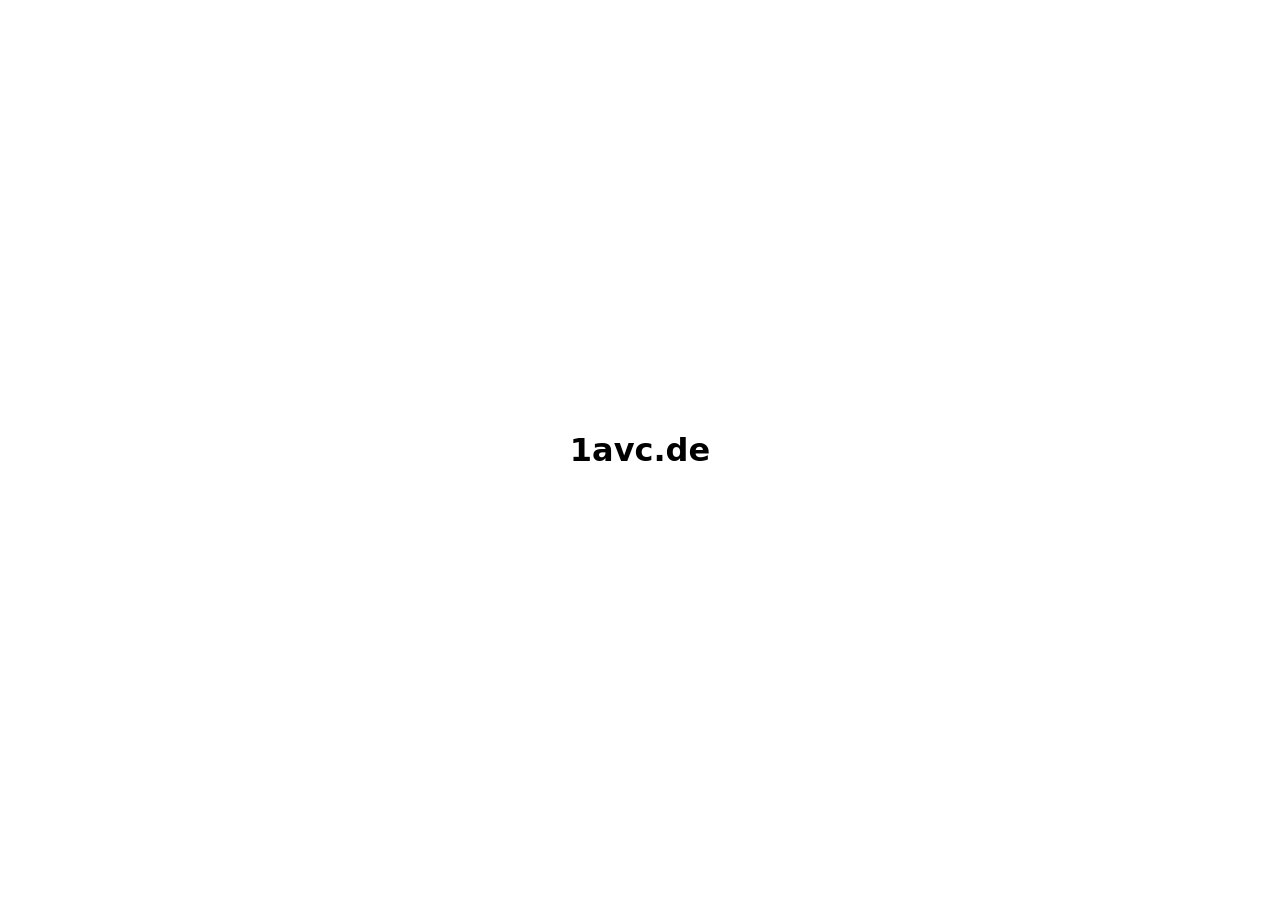
==== index.html @ 5bc2c4b2 "Seed 1avc.de: concept, build brief, CNAME" ====
<!doctype html><html lang="de"><head><meta charset="utf-8"><meta name="viewport" content="width=device-width,initial-scale=1"><meta name="robots" content="noindex"><title>Work in Progress</title></head><body style="font-family:system-ui;display:grid;place-items:center;min-height:100vh;margin:0"><h1>1avc.de</h1></body></html>
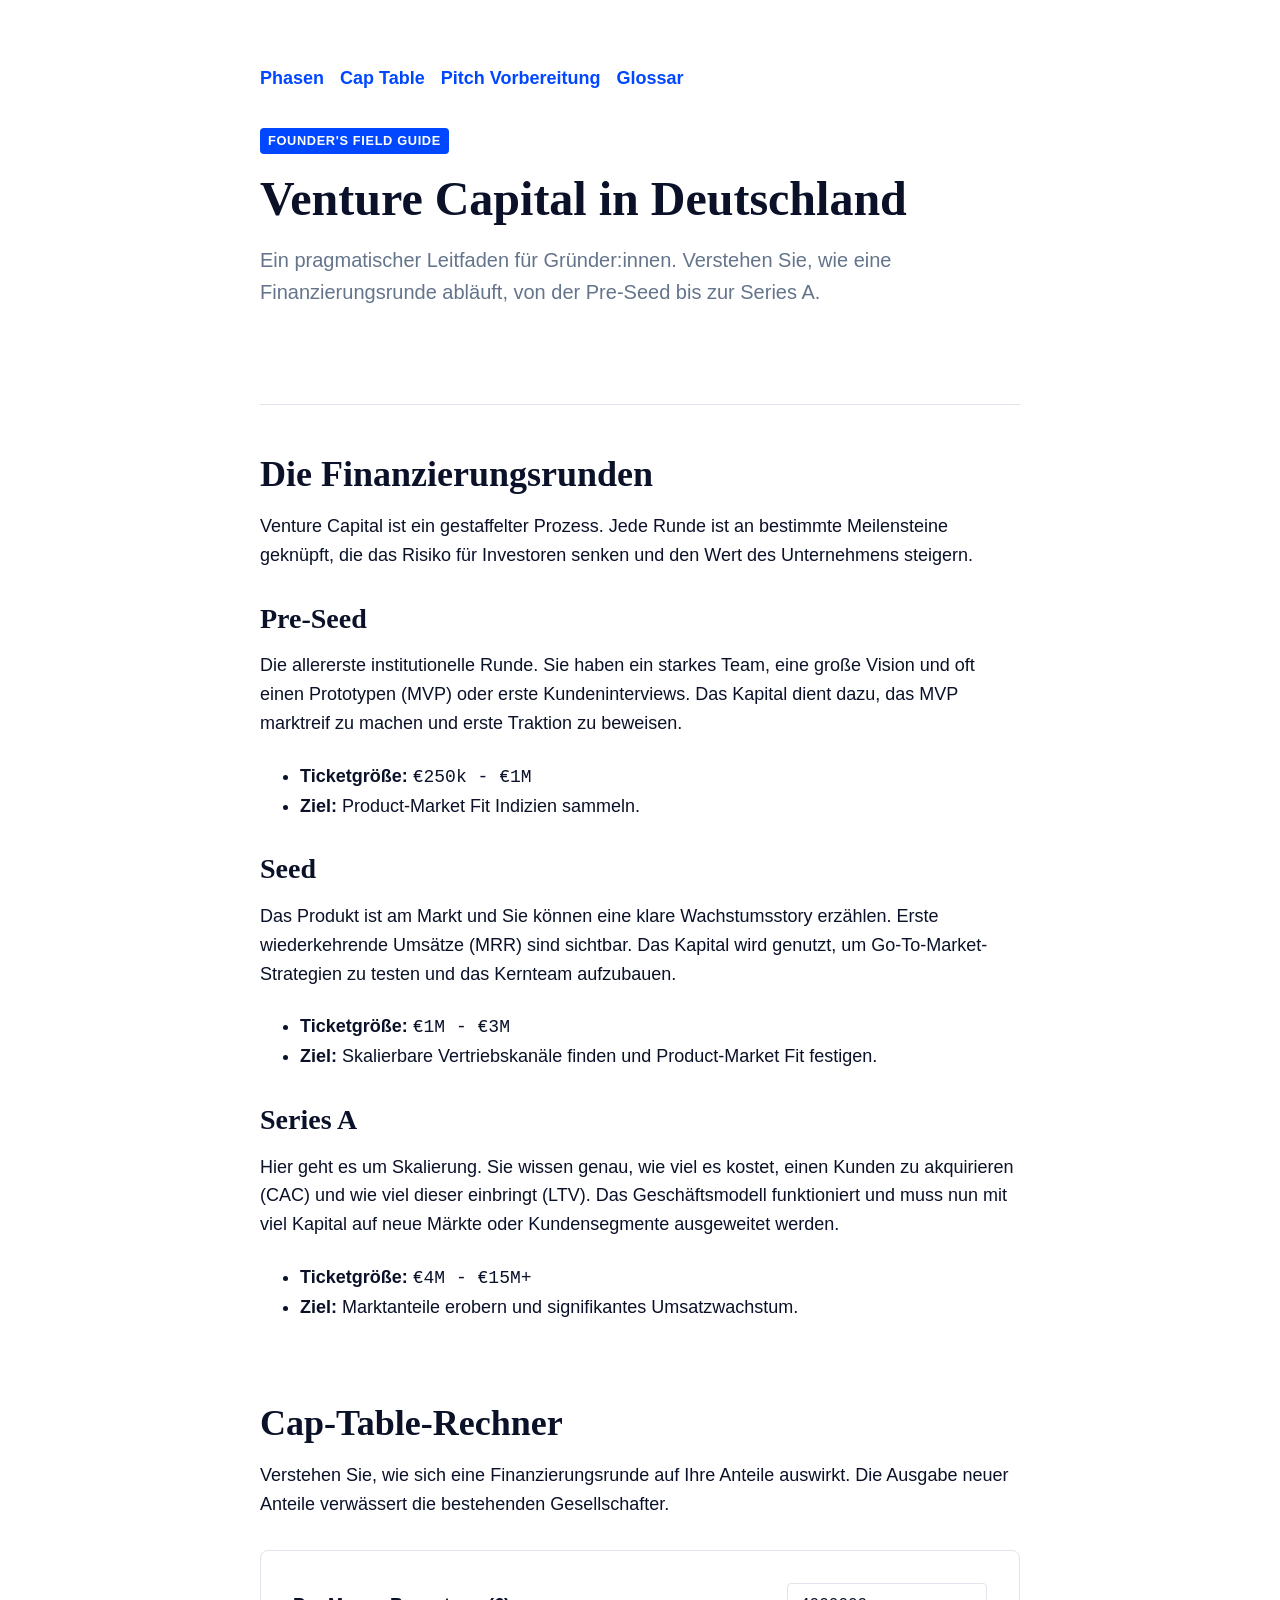
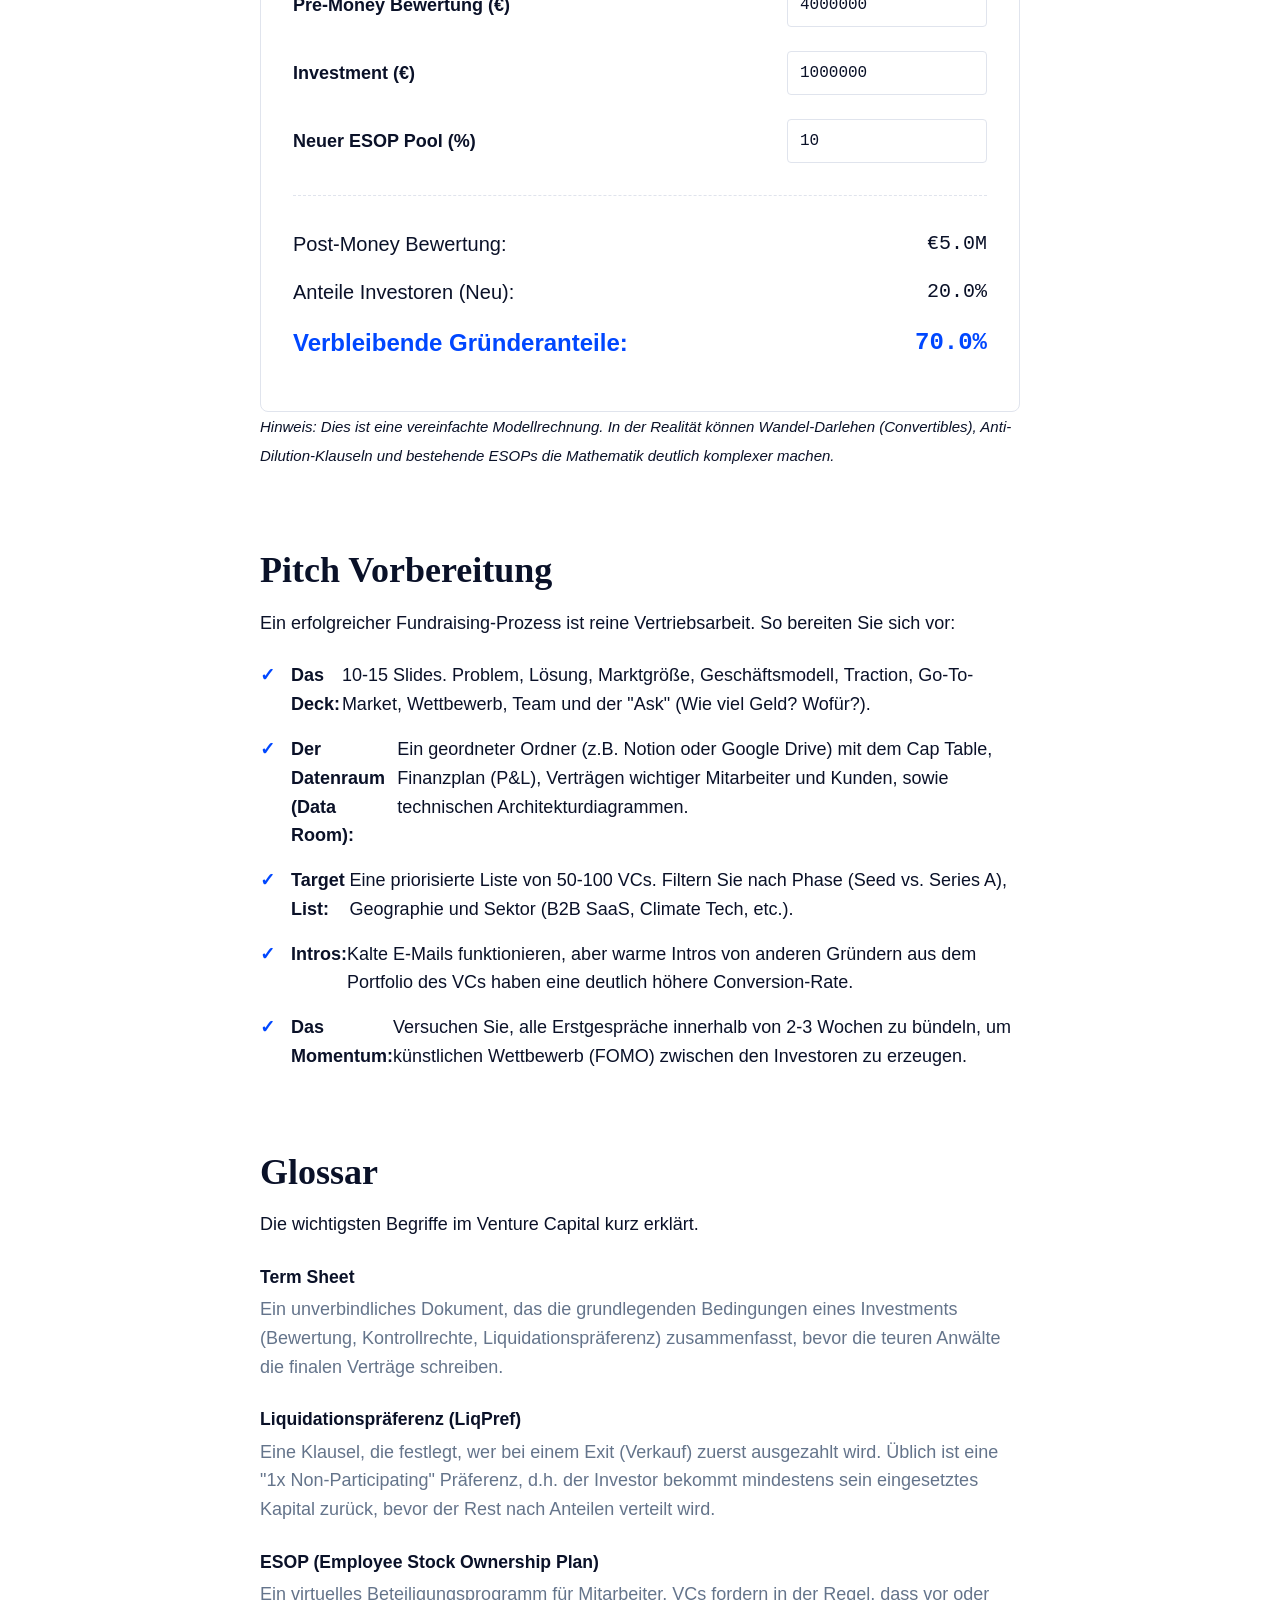
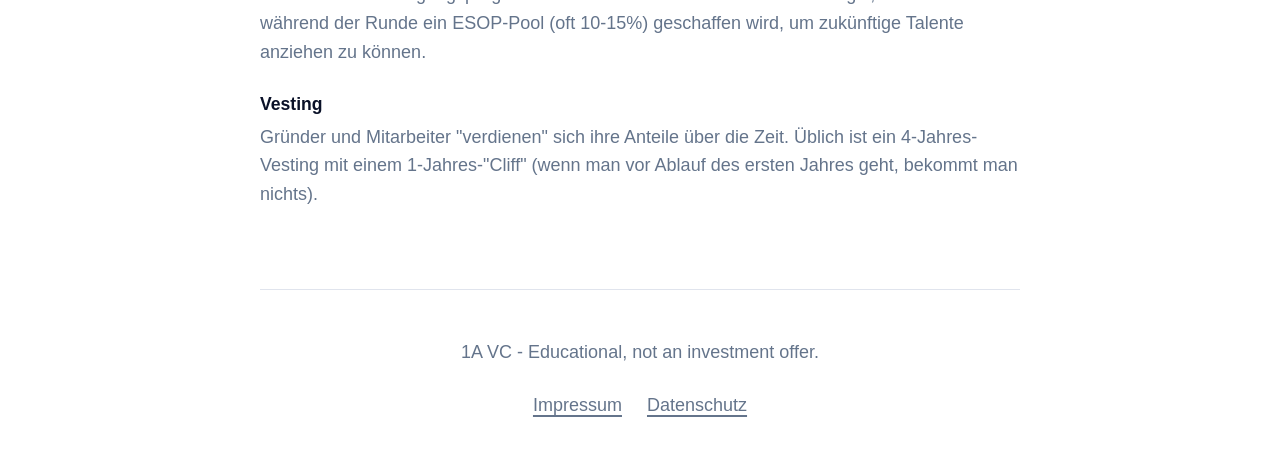
==== commit a9187e1c: "Build complete static website for 1avc.de - Implemented index.html with interactive cap table calcul" ====
--- a/index.html
+++ b/index.html
@@ -1 +1,137 @@
-<!doctype html><html lang="de"><head><meta charset="utf-8"><meta name="viewport" content="width=device-width,initial-scale=1"><meta name="robots" content="noindex"><title>Work in Progress</title></head><body style="font-family:system-ui;display:grid;place-items:center;min-height:100vh;margin:0"><h1>1avc.de</h1></body></html>
+<!doctype html>
+<html lang="de">
+<head>
+  <meta charset="utf-8">
+  <meta name="viewport" content="width=device-width,initial-scale=1">
+  <title>1A VC - Der Founder's Field Guide für Venture Capital in Deutschland</title>
+  <meta name="description" content="Wie eine Finanzierungsrunde abläuft, Cap-Table-Rechner, Glossar und Checklisten für Gründer.">
+  <meta property="og:title" content="1A VC - Der Founder's Field Guide">
+  <meta property="og:description" content="Wie eine Finanzierungsrunde abläuft, Cap-Table-Rechner, Glossar und Checklisten für Gründer.">
+  <meta property="og:type" content="website">
+  <meta property="og:url" content="https://1avc.de/">
+  <link rel="icon" type="image/svg+xml" href="favicon.svg">
+  <link rel="stylesheet" href="style.css">
+</head>
+<body>
+
+<div class="container">
+  <header>
+    <nav class="nav-links">
+      <a href="#runden">Phasen</a>
+      <a href="#rechner">Cap Table</a>
+      <a href="#checkliste">Pitch Vorbereitung</a>
+      <a href="#glossar">Glossar</a>
+    </nav>
+    <div class="hero">
+      <span class="badge">Founder's Field Guide</span>
+      <h1>Venture Capital in Deutschland</h1>
+      <p class="hero-subtitle">Ein pragmatischer Leitfaden für Gründer:innen. Verstehen Sie, wie eine Finanzierungsrunde abläuft, von der Pre-Seed bis zur Series A.</p>
+    </div>
+  </header>
+
+  <main>
+    <section id="runden" class="section">
+      <h2>Die Finanzierungsrunden</h2>
+      <p>Venture Capital ist ein gestaffelter Prozess. Jede Runde ist an bestimmte Meilensteine geknüpft, die das Risiko für Investoren senken und den Wert des Unternehmens steigern.</p>
+
+      <h3>Pre-Seed</h3>
+      <p>Die allererste institutionelle Runde. Sie haben ein starkes Team, eine große Vision und oft einen Prototypen (MVP) oder erste Kundeninterviews. Das Kapital dient dazu, das MVP marktreif zu machen und erste Traktion zu beweisen.</p>
+      <ul>
+        <li><strong>Ticketgröße:</strong> <span class="number">€250k - €1M</span></li>
+        <li><strong>Ziel:</strong> Product-Market Fit Indizien sammeln.</li>
+      </ul>
+
+      <h3>Seed</h3>
+      <p>Das Produkt ist am Markt und Sie können eine klare Wachstumsstory erzählen. Erste wiederkehrende Umsätze (MRR) sind sichtbar. Das Kapital wird genutzt, um Go-To-Market-Strategien zu testen und das Kernteam aufzubauen.</p>
+      <ul>
+        <li><strong>Ticketgröße:</strong> <span class="number">€1M - €3M</span></li>
+        <li><strong>Ziel:</strong> Skalierbare Vertriebskanäle finden und Product-Market Fit festigen.</li>
+      </ul>
+
+      <h3>Series A</h3>
+      <p>Hier geht es um Skalierung. Sie wissen genau, wie viel es kostet, einen Kunden zu akquirieren (CAC) und wie viel dieser einbringt (LTV). Das Geschäftsmodell funktioniert und muss nun mit viel Kapital auf neue Märkte oder Kundensegmente ausgeweitet werden.</p>
+      <ul>
+        <li><strong>Ticketgröße:</strong> <span class="number">€4M - €15M+</span></li>
+        <li><strong>Ziel:</strong> Marktanteile erobern und signifikantes Umsatzwachstum.</li>
+      </ul>
+    </section>
+
+    <section id="rechner" class="section">
+      <h2>Cap-Table-Rechner</h2>
+      <p>Verstehen Sie, wie sich eine Finanzierungsrunde auf Ihre Anteile auswirkt. Die Ausgabe neuer Anteile verwässert die bestehenden Gesellschafter.</p>
+
+      <div class="calc-container">
+        <div class="calc-row">
+          <label for="pre-money">Pre-Money Bewertung (€)</label>
+          <input type="number" id="pre-money" value="4000000" step="500000">
+        </div>
+        <div class="calc-row">
+          <label for="investment">Investment (€)</label>
+          <input type="number" id="investment" value="1000000" step="100000">
+        </div>
+        <div class="calc-row">
+          <label for="esop">Neuer ESOP Pool (%)</label>
+          <input type="number" id="esop" value="10" step="1">
+        </div>
+
+        <div class="calc-results">
+          <div class="result-row">
+            <span>Post-Money Bewertung:</span>
+            <span id="post-money-val" class="calc-value">-</span>
+          </div>
+          <div class="result-row">
+            <span>Anteile Investoren (Neu):</span>
+            <span id="new-investor-share" class="calc-value">-</span>
+          </div>
+          <div class="result-row total">
+            <span>Verbleibende Gründeranteile:</span>
+            <span id="founder-dilution" class="calc-value">-</span>
+          </div>
+        </div>
+      </div>
+      <p><small><em>Hinweis: Dies ist eine vereinfachte Modellrechnung. In der Realität können Wandel-Darlehen (Convertibles), Anti-Dilution-Klauseln und bestehende ESOPs die Mathematik deutlich komplexer machen.</em></small></p>
+    </section>
+
+    <section id="checkliste" class="section">
+      <h2>Pitch Vorbereitung</h2>
+      <p>Ein erfolgreicher Fundraising-Prozess ist reine Vertriebsarbeit. So bereiten Sie sich vor:</p>
+      <ul class="checklist">
+        <li><strong>Das Deck:</strong> 10-15 Slides. Problem, Lösung, Marktgröße, Geschäftsmodell, Traction, Go-To-Market, Wettbewerb, Team und der "Ask" (Wie viel Geld? Wofür?).</li>
+        <li><strong>Der Datenraum (Data Room):</strong> Ein geordneter Ordner (z.B. Notion oder Google Drive) mit dem Cap Table, Finanzplan (P&L), Verträgen wichtiger Mitarbeiter und Kunden, sowie technischen Architekturdiagrammen.</li>
+        <li><strong>Target List:</strong> Eine priorisierte Liste von 50-100 VCs. Filtern Sie nach Phase (Seed vs. Series A), Geographie und Sektor (B2B SaaS, Climate Tech, etc.).</li>
+        <li><strong>Intros:</strong> Kalte E-Mails funktionieren, aber warme Intros von anderen Gründern aus dem Portfolio des VCs haben eine deutlich höhere Conversion-Rate.</li>
+        <li><strong>Das Momentum:</strong> Versuchen Sie, alle Erstgespräche innerhalb von 2-3 Wochen zu bündeln, um künstlichen Wettbewerb (FOMO) zwischen den Investoren zu erzeugen.</li>
+      </ul>
+    </section>
+
+    <section id="glossar" class="section">
+      <h2>Glossar</h2>
+      <p>Die wichtigsten Begriffe im Venture Capital kurz erklärt.</p>
+
+      <div class="glossary-term">Term Sheet</div>
+      <div class="glossary-def">Ein unverbindliches Dokument, das die grundlegenden Bedingungen eines Investments (Bewertung, Kontrollrechte, Liquidationspräferenz) zusammenfasst, bevor die teuren Anwälte die finalen Verträge schreiben.</div>
+
+      <div class="glossary-term">Liquidationspräferenz (LiqPref)</div>
+      <div class="glossary-def">Eine Klausel, die festlegt, wer bei einem Exit (Verkauf) zuerst ausgezahlt wird. Üblich ist eine "1x Non-Participating" Präferenz, d.h. der Investor bekommt mindestens sein eingesetztes Kapital zurück, bevor der Rest nach Anteilen verteilt wird.</div>
+
+      <div class="glossary-term">ESOP (Employee Stock Ownership Plan)</div>
+      <div class="glossary-def">Ein virtuelles Beteiligungsprogramm für Mitarbeiter. VCs fordern in der Regel, dass vor oder während der Runde ein ESOP-Pool (oft 10-15%) geschaffen wird, um zukünftige Talente anziehen zu können.</div>
+
+      <div class="glossary-term">Vesting</div>
+      <div class="glossary-def">Gründer und Mitarbeiter "verdienen" sich ihre Anteile über die Zeit. Üblich ist ein 4-Jahres-Vesting mit einem 1-Jahres-"Cliff" (wenn man vor Ablauf des ersten Jahres geht, bekommt man nichts).</div>
+    </section>
+
+  </main>
+
+  <footer>
+    <p>1A VC - Educational, not an investment offer.</p>
+    <div class="footer-links">
+      <a href="impressum.html">Impressum</a>
+      <a href="datenschutz.html">Datenschutz</a>
+    </div>
+  </footer>
+</div>
+
+<script src="script.js"></script>
+</body>
+</html>
--- a/style.css
+++ b/style.css
@@ -0,0 +1,286 @@
+:root {
+  --color-bg: #ffffff;
+  --color-text: #0a1128;
+  --color-accent: #0047ff;
+  --color-border: #e0e4ed;
+  --color-muted: #64748b;
+
+  --font-body: -apple-system, BlinkMacSystemFont, "Segoe UI", Roboto, Helvetica, Arial, sans-serif, "Apple Color Emoji", "Segoe UI Emoji", "Segoe UI Symbol";
+  --font-heading: "Georgia", "Times New Roman", Times, serif;
+  --font-mono: ui-monospace, SFMono-Regular, Menlo, Monaco, Consolas, "Liberation Mono", "Courier New", monospace;
+}
+
+@media (prefers-color-scheme: dark) {
+  :root {
+    --color-bg: #0a1128;
+    --color-text: #ffffff;
+    --color-accent: #4d84ff;
+    --color-border: #1e293b;
+    --color-muted: #94a3b8;
+  }
+}
+
+*, *::before, *::after {
+  box-sizing: border-box;
+}
+
+@media (prefers-reduced-motion: reduce) {
+  *, *::before, *::after {
+    animation-duration: 0.01ms !important;
+    animation-iteration-count: 1 !important;
+    transition-duration: 0.01ms !important;
+    scroll-behavior: auto !important;
+  }
+}
+
+html {
+  scroll-behavior: smooth;
+}
+
+body {
+  margin: 0;
+  padding: 0;
+  font-family: var(--font-body);
+  background-color: var(--color-bg);
+  color: var(--color-text);
+  line-height: 1.6;
+  font-size: 18px;
+  overflow-x: hidden;
+}
+
+h1, h2, h3, h4, h5, h6 {
+  font-family: var(--font-heading);
+  margin-top: 2rem;
+  margin-bottom: 1rem;
+  line-height: 1.2;
+  font-weight: 700;
+}
+
+h1 {
+  font-size: 3rem;
+  margin-top: 0;
+}
+
+h2 {
+  font-size: 2.25rem;
+}
+
+h3 {
+  font-size: 1.75rem;
+}
+
+p, ul, ol {
+  margin-top: 0;
+  margin-bottom: 1.5rem;
+}
+
+a {
+  color: var(--color-accent);
+  text-decoration: underline;
+  text-decoration-thickness: 0.1em;
+  text-underline-offset: 0.2em;
+}
+
+a:hover, a:focus {
+  text-decoration: none;
+}
+
+a:focus, button:focus, input:focus {
+  outline: 2px solid var(--color-accent);
+  outline-offset: 2px;
+}
+
+.container {
+  max-width: 800px;
+  margin: 0 auto;
+  padding: 0 20px;
+}
+
+header {
+  padding: 4rem 0 2rem;
+  border-bottom: 1px solid var(--color-border);
+  margin-bottom: 3rem;
+}
+
+.nav-links {
+  margin-bottom: 2rem;
+  font-weight: 600;
+  display: flex;
+  gap: 1rem;
+  flex-wrap: wrap;
+}
+
+.nav-links a {
+  text-decoration: none;
+}
+
+.nav-links a:hover {
+  text-decoration: underline;
+}
+
+.hero {
+  margin-bottom: 4rem;
+}
+
+.hero-subtitle {
+  font-size: 1.25rem;
+  color: var(--color-muted);
+}
+
+.number, .calc-value {
+  font-family: var(--font-mono);
+}
+
+.section {
+  margin-bottom: 5rem;
+}
+
+.calc-container {
+  background: var(--color-bg);
+  border: 1px solid var(--color-border);
+  padding: 2rem;
+  border-radius: 8px;
+  margin-top: 2rem;
+}
+
+.calc-row {
+  display: flex;
+  flex-direction: column;
+  margin-bottom: 1.5rem;
+}
+
+@media (min-width: 600px) {
+  .calc-row {
+    flex-direction: row;
+    align-items: center;
+    justify-content: space-between;
+  }
+}
+
+.calc-row label {
+  font-weight: bold;
+  margin-bottom: 0.5rem;
+}
+
+@media (min-width: 600px) {
+  .calc-row label {
+    margin-bottom: 0;
+  }
+}
+
+.calc-row input {
+  padding: 0.75rem;
+  font-family: var(--font-mono);
+  font-size: 1rem;
+  border: 1px solid var(--color-border);
+  border-radius: 4px;
+  background-color: var(--color-bg);
+  color: var(--color-text);
+  width: 100%;
+}
+
+@media (min-width: 600px) {
+  .calc-row input {
+    width: 200px;
+  }
+}
+
+.calc-results {
+  margin-top: 2rem;
+  padding-top: 2rem;
+  border-top: 1px dashed var(--color-border);
+}
+
+.result-row {
+  display: flex;
+  justify-content: space-between;
+  font-size: 1.25rem;
+  margin-bottom: 1rem;
+}
+
+.result-row.total {
+  font-weight: bold;
+  color: var(--color-accent);
+  font-size: 1.5rem;
+}
+
+.checklist {
+  list-style-type: none;
+  padding-left: 0;
+}
+
+.checklist li {
+  margin-bottom: 1rem;
+  display: flex;
+  align-items: flex-start;
+}
+
+.checklist li::before {
+  content: '✓';
+  color: var(--color-accent);
+  font-weight: bold;
+  margin-right: 1rem;
+}
+
+.glossary-term {
+  font-weight: bold;
+  font-size: 1.1rem;
+  margin-bottom: 0.25rem;
+  color: var(--color-text);
+}
+
+.glossary-def {
+  margin-bottom: 1.5rem;
+  color: var(--color-muted);
+}
+
+footer {
+  padding: 3rem 0;
+  border-top: 1px solid var(--color-border);
+  margin-top: 4rem;
+  text-align: center;
+  color: var(--color-muted);
+}
+
+footer a {
+  color: var(--color-muted);
+  margin: 0 10px;
+}
+
+.badge {
+  display: inline-block;
+  background-color: var(--color-accent);
+  color: #fff;
+  padding: 0.2rem 0.5rem;
+  border-radius: 4px;
+  font-size: 0.8rem;
+  font-weight: bold;
+  margin-bottom: 1rem;
+  text-transform: uppercase;
+  letter-spacing: 0.05em;
+}
+
+table {
+  width: 100%;
+  border-collapse: collapse;
+  margin-bottom: 2rem;
+}
+
+th, td {
+  padding: 1rem;
+  text-align: left;
+  border-bottom: 1px solid var(--color-border);
+}
+
+th {
+  font-weight: bold;
+}
+
+td.num {
+  font-family: var(--font-mono);
+  text-align: right;
+}
+
+th.num {
+  text-align: right;
+}
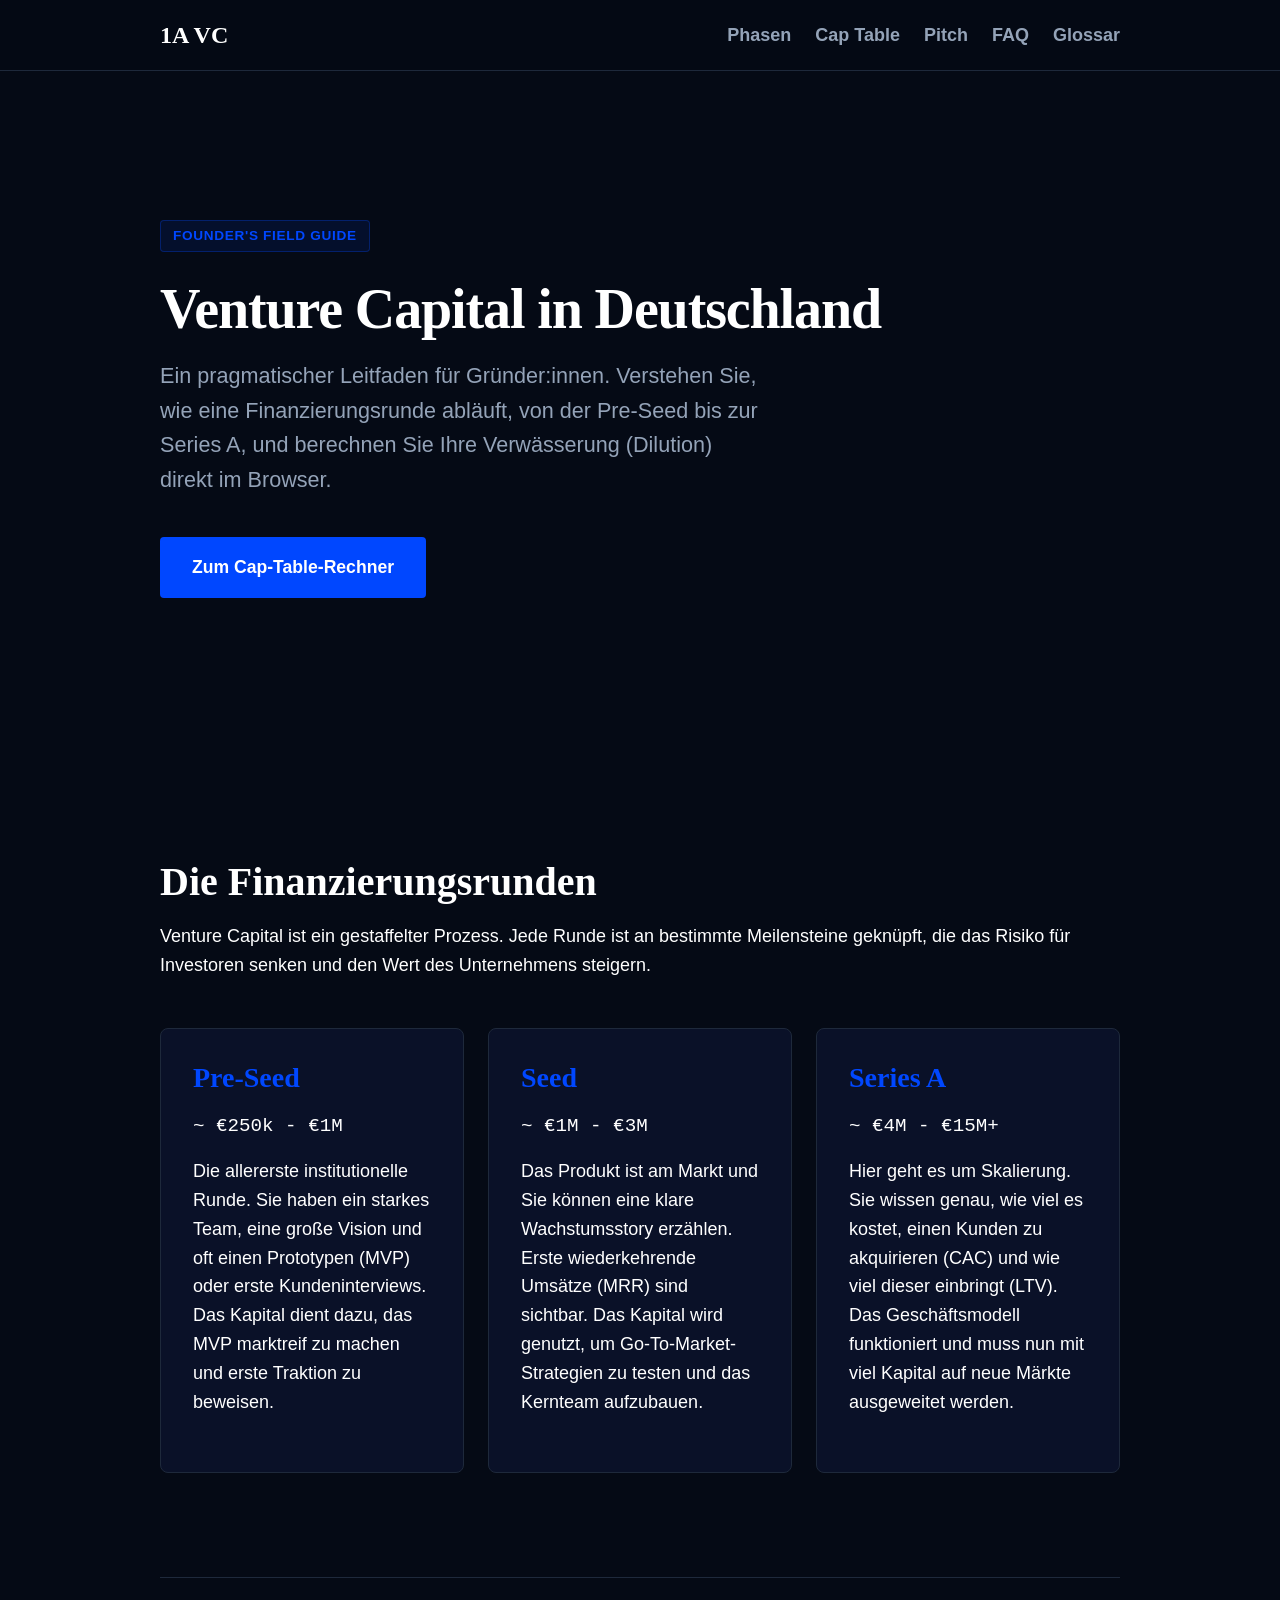
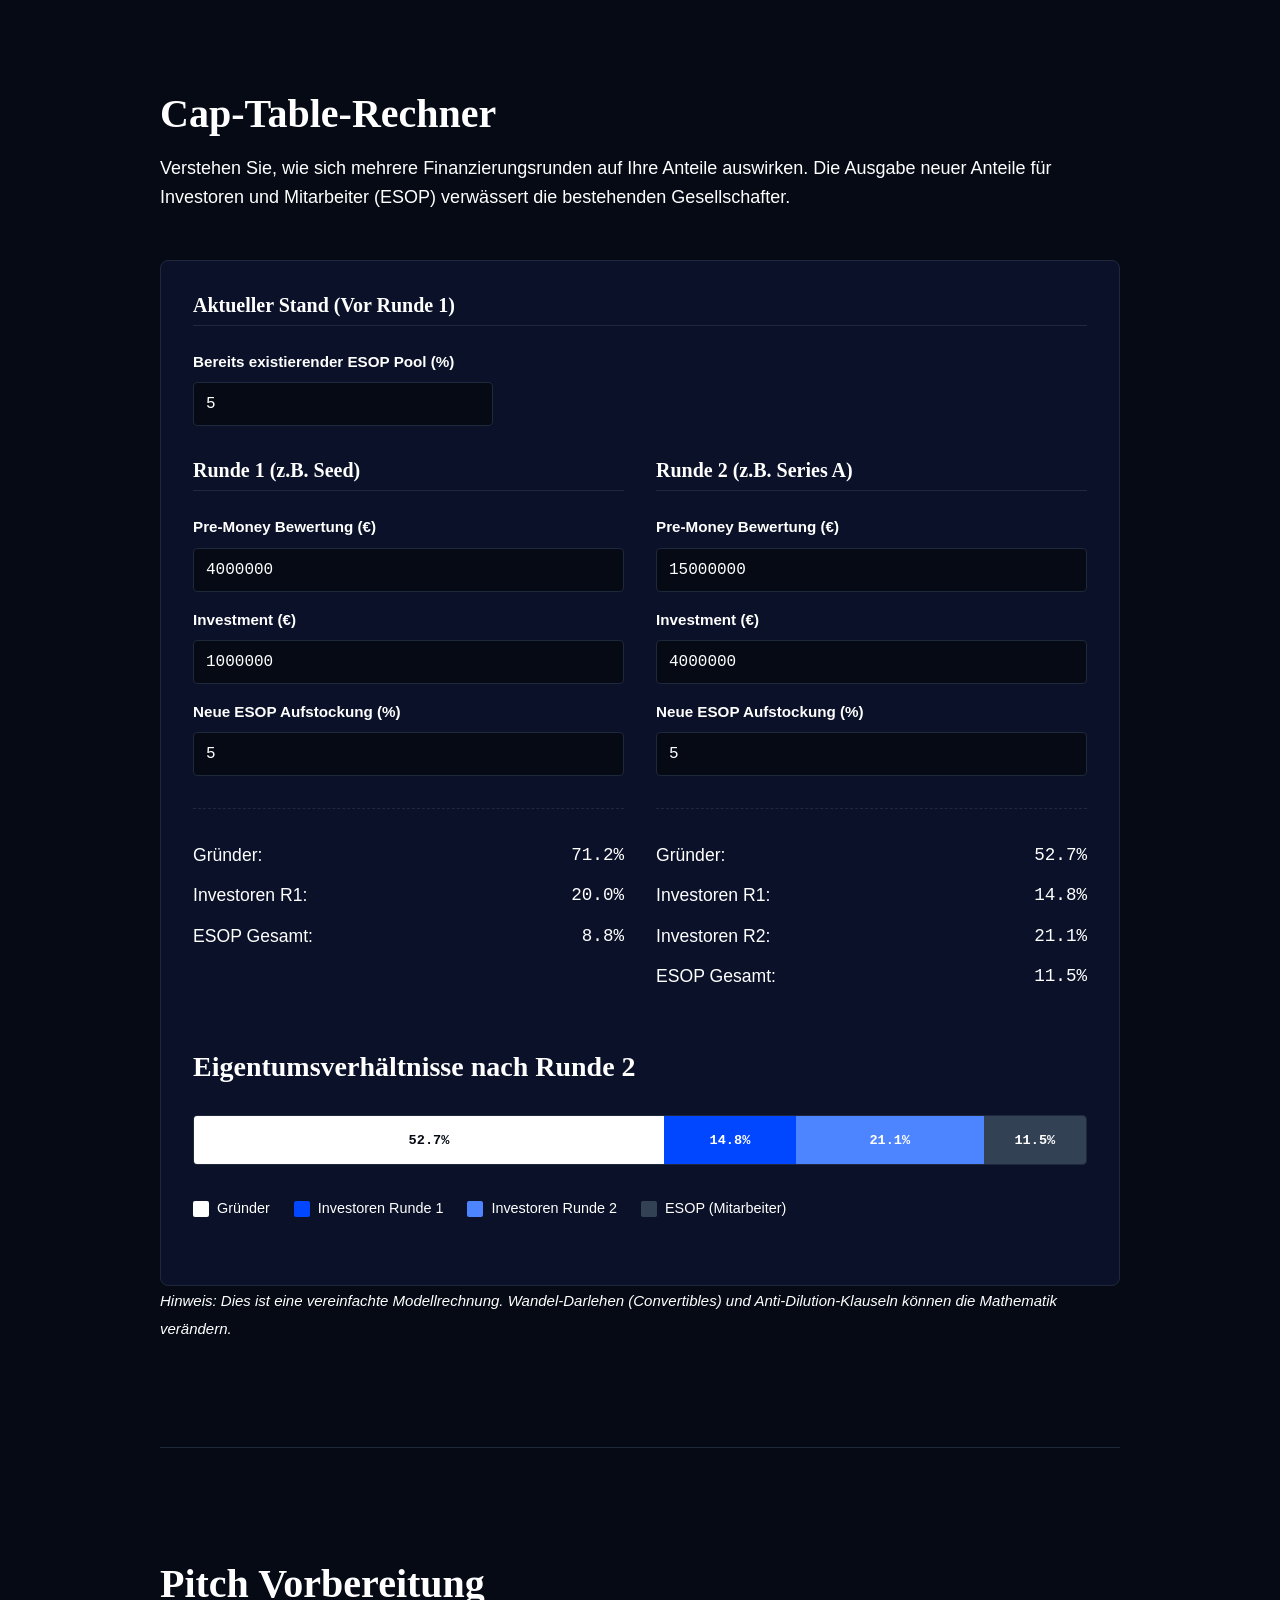
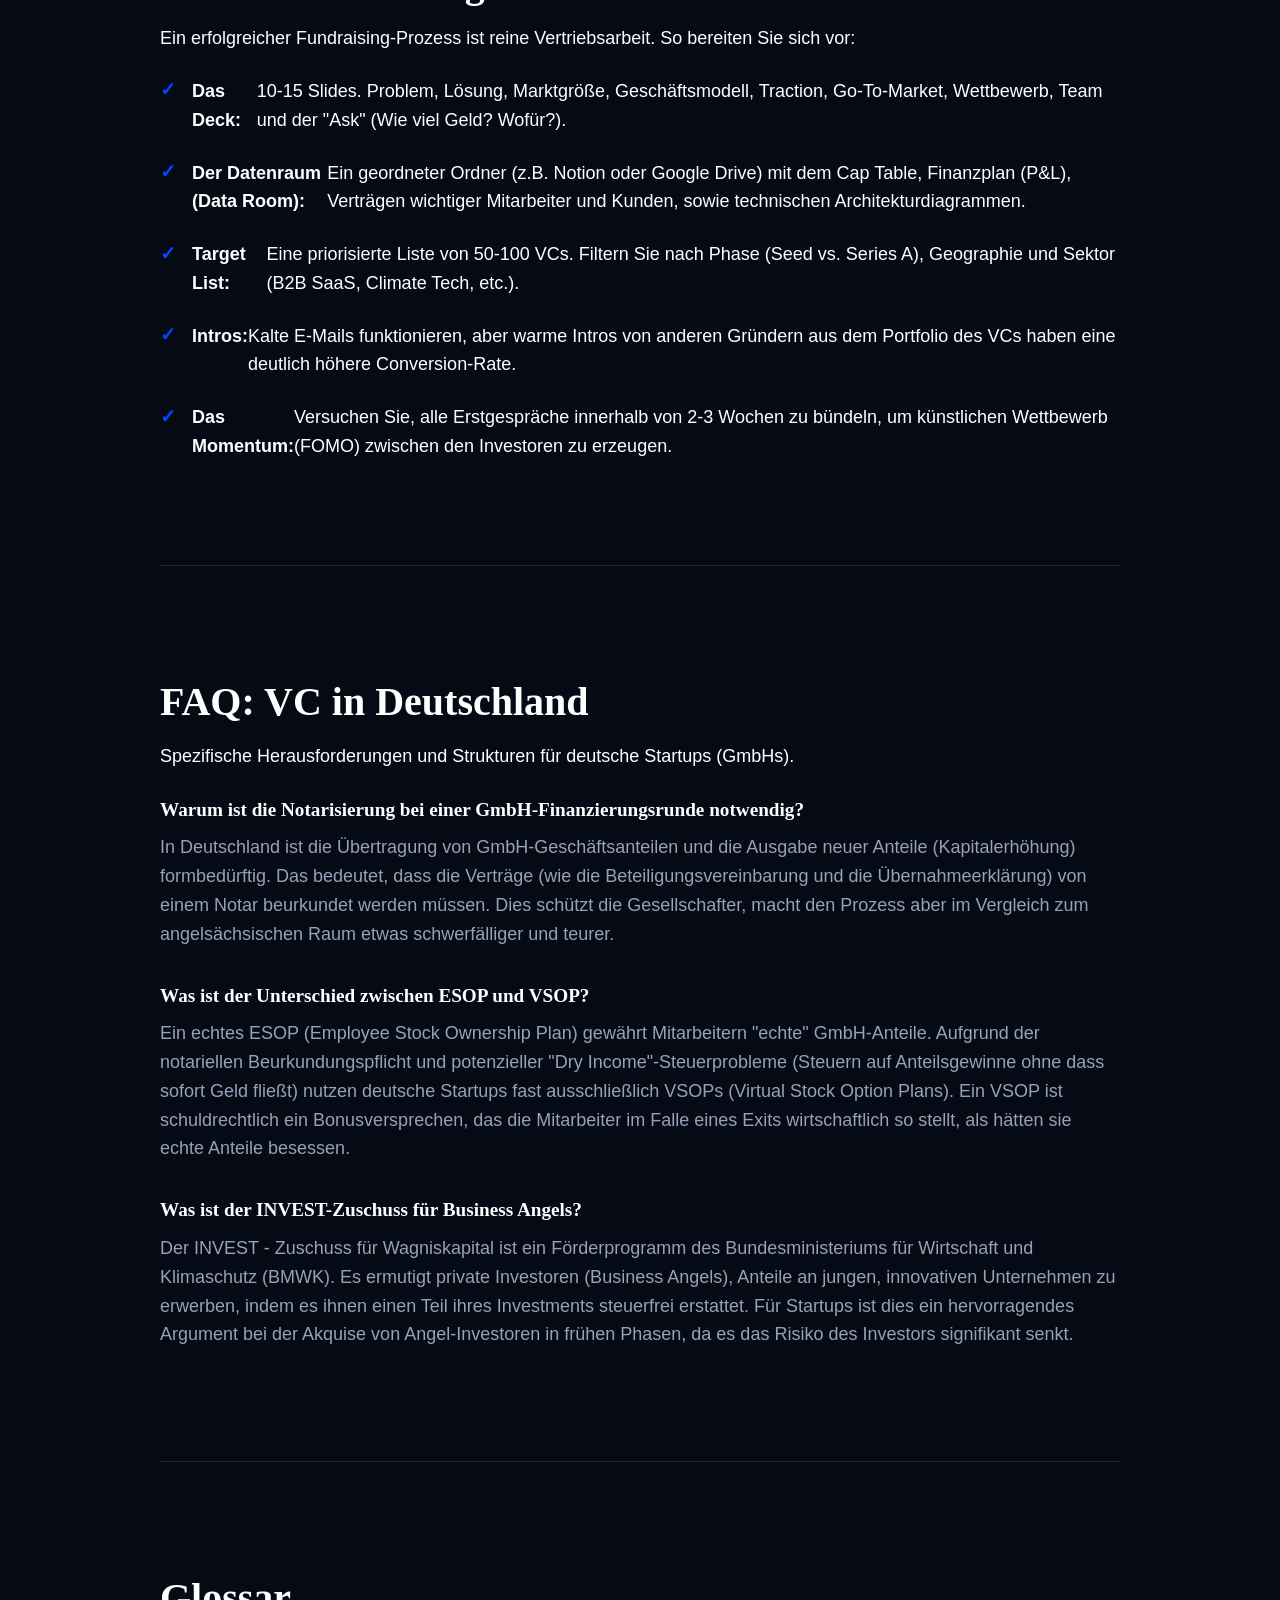
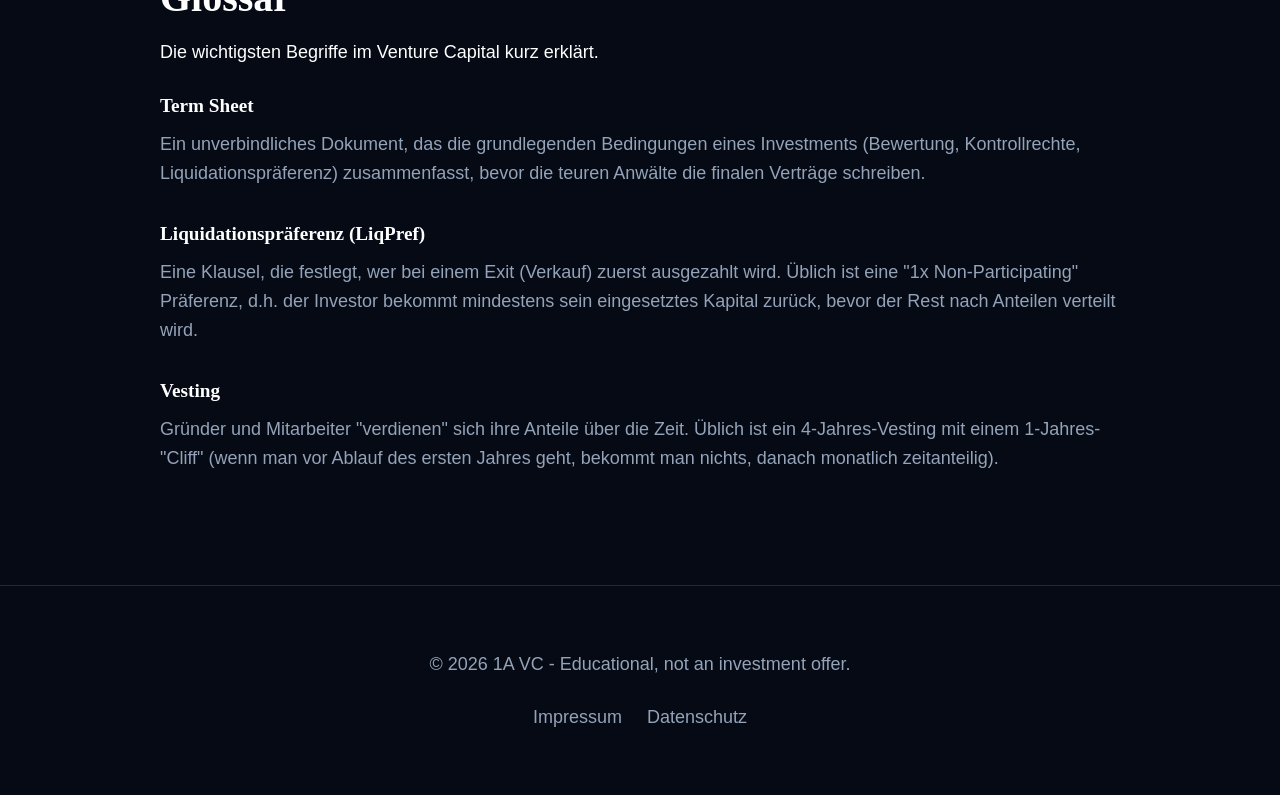
==== commit f9d220cd: "Update 1A VC site design and calculator per review - Apply near-black navy theme with electric-blue " ====
--- a/index.html
+++ b/index.html
@@ -14,123 +14,206 @@
 </head>
 <body>
 
-<div class="container">
-  <header>
+<div class="sticky-nav">
+  <div class="nav-container">
+    <div class="logo">1A VC</div>
     <nav class="nav-links">
       <a href="#runden">Phasen</a>
       <a href="#rechner">Cap Table</a>
-      <a href="#checkliste">Pitch Vorbereitung</a>
+      <a href="#checkliste">Pitch</a>
+      <a href="#faq">FAQ</a>
       <a href="#glossar">Glossar</a>
     </nav>
-    <div class="hero">
-      <span class="badge">Founder's Field Guide</span>
-      <h1>Venture Capital in Deutschland</h1>
-      <p class="hero-subtitle">Ein pragmatischer Leitfaden für Gründer:innen. Verstehen Sie, wie eine Finanzierungsrunde abläuft, von der Pre-Seed bis zur Series A.</p>
+  </div>
+</div>
+
+<header class="hero">
+  <span class="badge">Founder's Field Guide</span>
+  <h1>Venture Capital in Deutschland</h1>
+  <p class="hero-subtitle">Ein pragmatischer Leitfaden für Gründer:innen. Verstehen Sie, wie eine Finanzierungsrunde abläuft, von der Pre-Seed bis zur Series A, und berechnen Sie Ihre Verwässerung (Dilution) direkt im Browser.</p>
+  <a href="#rechner" class="btn-primary">Zum Cap-Table-Rechner</a>
+</header>
+
+<main class="container">
+  <section id="runden" class="section">
+    <h2>Die Finanzierungsrunden</h2>
+    <p>Venture Capital ist ein gestaffelter Prozess. Jede Runde ist an bestimmte Meilensteine geknüpft, die das Risiko für Investoren senken und den Wert des Unternehmens steigern.</p>
+
+    <div class="timeline">
+      <div class="timeline-card">
+        <h3>Pre-Seed</h3>
+        <span class="ticket-size">~ €250k - €1M</span>
+        <p>Die allererste institutionelle Runde. Sie haben ein starkes Team, eine große Vision und oft einen Prototypen (MVP) oder erste Kundeninterviews. Das Kapital dient dazu, das MVP marktreif zu machen und erste Traktion zu beweisen.</p>
+      </div>
+
+      <div class="timeline-card">
+        <h3>Seed</h3>
+        <span class="ticket-size">~ €1M - €3M</span>
+        <p>Das Produkt ist am Markt und Sie können eine klare Wachstumsstory erzählen. Erste wiederkehrende Umsätze (MRR) sind sichtbar. Das Kapital wird genutzt, um Go-To-Market-Strategien zu testen und das Kernteam aufzubauen.</p>
+      </div>
+
+      <div class="timeline-card">
+        <h3>Series A</h3>
+        <span class="ticket-size">~ €4M - €15M+</span>
+        <p>Hier geht es um Skalierung. Sie wissen genau, wie viel es kostet, einen Kunden zu akquirieren (CAC) und wie viel dieser einbringt (LTV). Das Geschäftsmodell funktioniert und muss nun mit viel Kapital auf neue Märkte ausgeweitet werden.</p>
+      </div>
     </div>
-  </header>
-
-  <main>
-    <section id="runden" class="section">
-      <h2>Die Finanzierungsrunden</h2>
-      <p>Venture Capital ist ein gestaffelter Prozess. Jede Runde ist an bestimmte Meilensteine geknüpft, die das Risiko für Investoren senken und den Wert des Unternehmens steigern.</p>
-
-      <h3>Pre-Seed</h3>
-      <p>Die allererste institutionelle Runde. Sie haben ein starkes Team, eine große Vision und oft einen Prototypen (MVP) oder erste Kundeninterviews. Das Kapital dient dazu, das MVP marktreif zu machen und erste Traktion zu beweisen.</p>
-      <ul>
-        <li><strong>Ticketgröße:</strong> <span class="number">€250k - €1M</span></li>
-        <li><strong>Ziel:</strong> Product-Market Fit Indizien sammeln.</li>
-      </ul>
-
-      <h3>Seed</h3>
-      <p>Das Produkt ist am Markt und Sie können eine klare Wachstumsstory erzählen. Erste wiederkehrende Umsätze (MRR) sind sichtbar. Das Kapital wird genutzt, um Go-To-Market-Strategien zu testen und das Kernteam aufzubauen.</p>
-      <ul>
-        <li><strong>Ticketgröße:</strong> <span class="number">€1M - €3M</span></li>
-        <li><strong>Ziel:</strong> Skalierbare Vertriebskanäle finden und Product-Market Fit festigen.</li>
-      </ul>
-
-      <h3>Series A</h3>
-      <p>Hier geht es um Skalierung. Sie wissen genau, wie viel es kostet, einen Kunden zu akquirieren (CAC) und wie viel dieser einbringt (LTV). Das Geschäftsmodell funktioniert und muss nun mit viel Kapital auf neue Märkte oder Kundensegmente ausgeweitet werden.</p>
-      <ul>
-        <li><strong>Ticketgröße:</strong> <span class="number">€4M - €15M+</span></li>
-        <li><strong>Ziel:</strong> Marktanteile erobern und signifikantes Umsatzwachstum.</li>
-      </ul>
-    </section>
-
-    <section id="rechner" class="section">
-      <h2>Cap-Table-Rechner</h2>
-      <p>Verstehen Sie, wie sich eine Finanzierungsrunde auf Ihre Anteile auswirkt. Die Ausgabe neuer Anteile verwässert die bestehenden Gesellschafter.</p>
-
-      <div class="calc-container">
-        <div class="calc-row">
-          <label for="pre-money">Pre-Money Bewertung (€)</label>
-          <input type="number" id="pre-money" value="4000000" step="500000">
-        </div>
-        <div class="calc-row">
-          <label for="investment">Investment (€)</label>
-          <input type="number" id="investment" value="1000000" step="100000">
-        </div>
-        <div class="calc-row">
-          <label for="esop">Neuer ESOP Pool (%)</label>
-          <input type="number" id="esop" value="10" step="1">
-        </div>
-
-        <div class="calc-results">
-          <div class="result-row">
-            <span>Post-Money Bewertung:</span>
-            <span id="post-money-val" class="calc-value">-</span>
-          </div>
-          <div class="result-row">
-            <span>Anteile Investoren (Neu):</span>
-            <span id="new-investor-share" class="calc-value">-</span>
-          </div>
-          <div class="result-row total">
-            <span>Verbleibende Gründeranteile:</span>
-            <span id="founder-dilution" class="calc-value">-</span>
-          </div>
-        </div>
-      </div>
-      <p><small><em>Hinweis: Dies ist eine vereinfachte Modellrechnung. In der Realität können Wandel-Darlehen (Convertibles), Anti-Dilution-Klauseln und bestehende ESOPs die Mathematik deutlich komplexer machen.</em></small></p>
-    </section>
-
-    <section id="checkliste" class="section">
-      <h2>Pitch Vorbereitung</h2>
-      <p>Ein erfolgreicher Fundraising-Prozess ist reine Vertriebsarbeit. So bereiten Sie sich vor:</p>
-      <ul class="checklist">
-        <li><strong>Das Deck:</strong> 10-15 Slides. Problem, Lösung, Marktgröße, Geschäftsmodell, Traction, Go-To-Market, Wettbewerb, Team und der "Ask" (Wie viel Geld? Wofür?).</li>
-        <li><strong>Der Datenraum (Data Room):</strong> Ein geordneter Ordner (z.B. Notion oder Google Drive) mit dem Cap Table, Finanzplan (P&L), Verträgen wichtiger Mitarbeiter und Kunden, sowie technischen Architekturdiagrammen.</li>
-        <li><strong>Target List:</strong> Eine priorisierte Liste von 50-100 VCs. Filtern Sie nach Phase (Seed vs. Series A), Geographie und Sektor (B2B SaaS, Climate Tech, etc.).</li>
-        <li><strong>Intros:</strong> Kalte E-Mails funktionieren, aber warme Intros von anderen Gründern aus dem Portfolio des VCs haben eine deutlich höhere Conversion-Rate.</li>
-        <li><strong>Das Momentum:</strong> Versuchen Sie, alle Erstgespräche innerhalb von 2-3 Wochen zu bündeln, um künstlichen Wettbewerb (FOMO) zwischen den Investoren zu erzeugen.</li>
-      </ul>
-    </section>
-
-    <section id="glossar" class="section">
-      <h2>Glossar</h2>
-      <p>Die wichtigsten Begriffe im Venture Capital kurz erklärt.</p>
-
-      <div class="glossary-term">Term Sheet</div>
-      <div class="glossary-def">Ein unverbindliches Dokument, das die grundlegenden Bedingungen eines Investments (Bewertung, Kontrollrechte, Liquidationspräferenz) zusammenfasst, bevor die teuren Anwälte die finalen Verträge schreiben.</div>
-
-      <div class="glossary-term">Liquidationspräferenz (LiqPref)</div>
-      <div class="glossary-def">Eine Klausel, die festlegt, wer bei einem Exit (Verkauf) zuerst ausgezahlt wird. Üblich ist eine "1x Non-Participating" Präferenz, d.h. der Investor bekommt mindestens sein eingesetztes Kapital zurück, bevor der Rest nach Anteilen verteilt wird.</div>
-
-      <div class="glossary-term">ESOP (Employee Stock Ownership Plan)</div>
-      <div class="glossary-def">Ein virtuelles Beteiligungsprogramm für Mitarbeiter. VCs fordern in der Regel, dass vor oder während der Runde ein ESOP-Pool (oft 10-15%) geschaffen wird, um zukünftige Talente anziehen zu können.</div>
-
-      <div class="glossary-term">Vesting</div>
-      <div class="glossary-def">Gründer und Mitarbeiter "verdienen" sich ihre Anteile über die Zeit. Üblich ist ein 4-Jahres-Vesting mit einem 1-Jahres-"Cliff" (wenn man vor Ablauf des ersten Jahres geht, bekommt man nichts).</div>
-    </section>
-
-  </main>
-
-  <footer>
-    <p>1A VC - Educational, not an investment offer.</p>
-    <div class="footer-links">
-      <a href="impressum.html">Impressum</a>
-      <a href="datenschutz.html">Datenschutz</a>
+  </section>
+
+  <section id="rechner" class="section">
+    <h2>Cap-Table-Rechner</h2>
+    <p>Verstehen Sie, wie sich mehrere Finanzierungsrunden auf Ihre Anteile auswirken. Die Ausgabe neuer Anteile für Investoren und Mitarbeiter (ESOP) verwässert die bestehenden Gesellschafter.</p>
+
+    <div class="calc-container">
+
+      <!-- Existing State -->
+      <div class="calc-group" style="margin-bottom: 2rem;">
+        <h3>Aktueller Stand (Vor Runde 1)</h3>
+        <div class="calc-row" style="max-width: 300px;">
+          <label for="current-esop">Bereits existierender ESOP Pool (%)</label>
+          <input type="number" id="current-esop" value="5" step="1" min="0" max="100">
+        </div>
+      </div>
+
+      <div class="calc-grid">
+        <!-- Runde 1 -->
+        <div class="calc-group">
+          <h3>Runde 1 (z.B. Seed)</h3>
+          <div class="calc-row">
+            <label for="r1-pre-money">Pre-Money Bewertung (€)</label>
+            <input type="number" id="r1-pre-money" value="4000000" step="500000">
+          </div>
+          <div class="calc-row">
+            <label for="r1-investment">Investment (€)</label>
+            <input type="number" id="r1-investment" value="1000000" step="100000">
+          </div>
+          <div class="calc-row">
+            <label for="r1-esop">Neue ESOP Aufstockung (%)</label>
+            <input type="number" id="r1-esop" value="5" step="1">
+          </div>
+
+          <div class="calc-results">
+            <div class="result-row">
+              <span>Gründer:</span>
+              <span id="r1-founders-share" class="calc-value">-</span>
+            </div>
+            <div class="result-row">
+              <span>Investoren R1:</span>
+              <span id="r1-investors-share" class="calc-value">-</span>
+            </div>
+            <div class="result-row">
+              <span>ESOP Gesamt:</span>
+              <span id="r1-total-esop" class="calc-value">-</span>
+            </div>
+          </div>
+        </div>
+
+        <!-- Runde 2 -->
+        <div class="calc-group">
+          <h3>Runde 2 (z.B. Series A)</h3>
+          <div class="calc-row">
+            <label for="r2-pre-money">Pre-Money Bewertung (€)</label>
+            <input type="number" id="r2-pre-money" value="15000000" step="1000000">
+          </div>
+          <div class="calc-row">
+            <label for="r2-investment">Investment (€)</label>
+            <input type="number" id="r2-investment" value="4000000" step="500000">
+          </div>
+          <div class="calc-row">
+            <label for="r2-esop">Neue ESOP Aufstockung (%)</label>
+            <input type="number" id="r2-esop" value="5" step="1">
+          </div>
+
+          <div class="calc-results">
+            <div class="result-row">
+              <span>Gründer:</span>
+              <span id="r2-founders-share" class="calc-value">-</span>
+            </div>
+            <div class="result-row">
+              <span>Investoren R1:</span>
+              <span id="r2-investors1-share" class="calc-value">-</span>
+            </div>
+            <div class="result-row">
+              <span>Investoren R2:</span>
+              <span id="r2-investors2-share" class="calc-value">-</span>
+            </div>
+            <div class="result-row">
+              <span>ESOP Gesamt:</span>
+              <span id="r2-total-esop" class="calc-value">-</span>
+            </div>
+          </div>
+        </div>
+      </div>
+
+      <!-- Visualization -->
+      <div style="margin-top: 3rem;">
+        <h3>Eigentumsverhältnisse nach Runde 2</h3>
+        <div class="stacked-bar-container">
+          <div id="bar-founders" class="bar-segment bar-founders" style="width: 0%;"></div>
+          <div id="bar-investors1" class="bar-segment bar-investors1" style="width: 0%;"></div>
+          <div id="bar-investors2" class="bar-segment bar-investors2" style="width: 0%;"></div>
+          <div id="bar-esop" class="bar-segment bar-esop" style="width: 0%;"></div>
+        </div>
+        <div class="legend">
+          <div class="legend-item"><div class="legend-color bar-founders"></div>Gründer</div>
+          <div class="legend-item"><div class="legend-color bar-investors1"></div>Investoren Runde 1</div>
+          <div class="legend-item"><div class="legend-color bar-investors2"></div>Investoren Runde 2</div>
+          <div class="legend-item"><div class="legend-color bar-esop"></div>ESOP (Mitarbeiter)</div>
+        </div>
+      </div>
     </div>
-  </footer>
-</div>
+    <p><small><em>Hinweis: Dies ist eine vereinfachte Modellrechnung. Wandel-Darlehen (Convertibles) und Anti-Dilution-Klauseln können die Mathematik verändern.</em></small></p>
+  </section>
+
+  <section id="checkliste" class="section">
+    <h2>Pitch Vorbereitung</h2>
+    <p>Ein erfolgreicher Fundraising-Prozess ist reine Vertriebsarbeit. So bereiten Sie sich vor:</p>
+    <ul class="checklist">
+      <li><strong>Das Deck:</strong> 10-15 Slides. Problem, Lösung, Marktgröße, Geschäftsmodell, Traction, Go-To-Market, Wettbewerb, Team und der "Ask" (Wie viel Geld? Wofür?).</li>
+      <li><strong>Der Datenraum (Data Room):</strong> Ein geordneter Ordner (z.B. Notion oder Google Drive) mit dem Cap Table, Finanzplan (P&L), Verträgen wichtiger Mitarbeiter und Kunden, sowie technischen Architekturdiagrammen.</li>
+      <li><strong>Target List:</strong> Eine priorisierte Liste von 50-100 VCs. Filtern Sie nach Phase (Seed vs. Series A), Geographie und Sektor (B2B SaaS, Climate Tech, etc.).</li>
+      <li><strong>Intros:</strong> Kalte E-Mails funktionieren, aber warme Intros von anderen Gründern aus dem Portfolio des VCs haben eine deutlich höhere Conversion-Rate.</li>
+      <li><strong>Das Momentum:</strong> Versuchen Sie, alle Erstgespräche innerhalb von 2-3 Wochen zu bündeln, um künstlichen Wettbewerb (FOMO) zwischen den Investoren zu erzeugen.</li>
+    </ul>
+  </section>
+
+  <section id="faq" class="section">
+    <h2>FAQ: VC in Deutschland</h2>
+    <p>Spezifische Herausforderungen und Strukturen für deutsche Startups (GmbHs).</p>
+
+    <div class="faq-q">Warum ist die Notarisierung bei einer GmbH-Finanzierungsrunde notwendig?</div>
+    <div class="faq-a">In Deutschland ist die Übertragung von GmbH-Geschäftsanteilen und die Ausgabe neuer Anteile (Kapitalerhöhung) formbedürftig. Das bedeutet, dass die Verträge (wie die Beteiligungsvereinbarung und die Übernahmeerklärung) von einem Notar beurkundet werden müssen. Dies schützt die Gesellschafter, macht den Prozess aber im Vergleich zum angelsächsischen Raum etwas schwerfälliger und teurer.</div>
+
+    <div class="faq-q">Was ist der Unterschied zwischen ESOP und VSOP?</div>
+    <div class="faq-a">Ein echtes ESOP (Employee Stock Ownership Plan) gewährt Mitarbeitern "echte" GmbH-Anteile. Aufgrund der notariellen Beurkundungspflicht und potenzieller "Dry Income"-Steuerprobleme (Steuern auf Anteilsgewinne ohne dass sofort Geld fließt) nutzen deutsche Startups fast ausschließlich VSOPs (Virtual Stock Option Plans). Ein VSOP ist schuldrechtlich ein Bonusversprechen, das die Mitarbeiter im Falle eines Exits wirtschaftlich so stellt, als hätten sie echte Anteile besessen.</div>
+
+    <div class="faq-q">Was ist der INVEST-Zuschuss für Business Angels?</div>
+    <div class="faq-a">Der INVEST - Zuschuss für Wagniskapital ist ein Förderprogramm des Bundesministeriums für Wirtschaft und Klimaschutz (BMWK). Es ermutigt private Investoren (Business Angels), Anteile an jungen, innovativen Unternehmen zu erwerben, indem es ihnen einen Teil ihres Investments steuerfrei erstattet. Für Startups ist dies ein hervorragendes Argument bei der Akquise von Angel-Investoren in frühen Phasen, da es das Risiko des Investors signifikant senkt.</div>
+  </section>
+
+  <section id="glossar" class="section">
+    <h2>Glossar</h2>
+    <p>Die wichtigsten Begriffe im Venture Capital kurz erklärt.</p>
+
+    <div class="glossary-term">Term Sheet</div>
+    <div class="glossary-def">Ein unverbindliches Dokument, das die grundlegenden Bedingungen eines Investments (Bewertung, Kontrollrechte, Liquidationspräferenz) zusammenfasst, bevor die teuren Anwälte die finalen Verträge schreiben.</div>
+
+    <div class="glossary-term">Liquidationspräferenz (LiqPref)</div>
+    <div class="glossary-def">Eine Klausel, die festlegt, wer bei einem Exit (Verkauf) zuerst ausgezahlt wird. Üblich ist eine "1x Non-Participating" Präferenz, d.h. der Investor bekommt mindestens sein eingesetztes Kapital zurück, bevor der Rest nach Anteilen verteilt wird.</div>
+
+    <div class="glossary-term">Vesting</div>
+    <div class="glossary-def">Gründer und Mitarbeiter "verdienen" sich ihre Anteile über die Zeit. Üblich ist ein 4-Jahres-Vesting mit einem 1-Jahres-"Cliff" (wenn man vor Ablauf des ersten Jahres geht, bekommt man nichts, danach monatlich zeitanteilig).</div>
+  </section>
+
+</main>
+
+<footer>
+  <p>&copy; 2026 1A VC - Educational, not an investment offer.</p>
+  <div class="footer-links">
+    <a href="impressum.html">Impressum</a>
+    <a href="datenschutz.html">Datenschutz</a>
+  </div>
+</footer>
 
 <script src="script.js"></script>
 </body>
--- a/style.css
+++ b/style.css
@@ -1,23 +1,18 @@
 :root {
-  --color-bg: #ffffff;
-  --color-text: #0a1128;
+  --color-bg: #050a15;
+  --color-text: #ffffff;
   --color-accent: #0047ff;
-  --color-border: #e0e4ed;
-  --color-muted: #64748b;
+  --color-border: #1e293b;
+  --color-muted: #94a3b8;
+  --color-card-bg: #0a1128;
+  --color-bar-founders: #ffffff;
+  --color-bar-investors1: #0047ff;
+  --color-bar-investors2: #4d84ff;
+  --color-bar-esop: #334155;
 
   --font-body: -apple-system, BlinkMacSystemFont, "Segoe UI", Roboto, Helvetica, Arial, sans-serif, "Apple Color Emoji", "Segoe UI Emoji", "Segoe UI Symbol";
   --font-heading: "Georgia", "Times New Roman", Times, serif;
   --font-mono: ui-monospace, SFMono-Regular, Menlo, Monaco, Consolas, "Liberation Mono", "Courier New", monospace;
-}
-
-@media (prefers-color-scheme: dark) {
-  :root {
-    --color-bg: #0a1128;
-    --color-text: #ffffff;
-    --color-accent: #4d84ff;
-    --color-border: #1e293b;
-    --color-muted: #94a3b8;
-  }
 }
 
 *, *::before, *::after {
@@ -57,12 +52,13 @@
 }
 
 h1 {
-  font-size: 3rem;
+  font-size: 3.5rem;
   margin-top: 0;
+  letter-spacing: -0.02em;
 }
 
 h2 {
-  font-size: 2.25rem;
+  font-size: 2.5rem;
 }
 
 h3 {
@@ -76,13 +72,11 @@
 
 a {
   color: var(--color-accent);
+  text-decoration: none;
+}
+
+a:hover, a:focus {
   text-decoration: underline;
-  text-decoration-thickness: 0.1em;
-  text-underline-offset: 0.2em;
-}
-
-a:hover, a:focus {
-  text-decoration: none;
 }
 
 a:focus, button:focus, input:focus {
@@ -91,40 +85,89 @@
 }
 
 .container {
-  max-width: 800px;
+  max-width: 1000px;
   margin: 0 auto;
   padding: 0 20px;
 }
 
-header {
-  padding: 4rem 0 2rem;
+/* Sticky Nav */
+.sticky-nav {
+  position: sticky;
+  top: 0;
+  z-index: 1000;
+  background-color: rgba(5, 10, 21, 0.95);
+  backdrop-filter: blur(10px);
+  -webkit-backdrop-filter: blur(10px);
+  padding: 1rem 0;
   border-bottom: 1px solid var(--color-border);
-  margin-bottom: 3rem;
+}
+
+.nav-container {
+  max-width: 1000px;
+  margin: 0 auto;
+  padding: 0 20px;
+  display: flex;
+  justify-content: space-between;
+  align-items: center;
+}
+
+.logo {
+  font-family: var(--font-heading);
+  font-size: 1.5rem;
+  font-weight: bold;
+  color: #fff;
 }
 
 .nav-links {
-  margin-bottom: 2rem;
   font-weight: 600;
   display: flex;
-  gap: 1rem;
+  gap: 1.5rem;
   flex-wrap: wrap;
 }
 
 .nav-links a {
+  color: var(--color-muted);
+}
+
+.nav-links a:hover {
+  color: #fff;
   text-decoration: none;
 }
 
-.nav-links a:hover {
-  text-decoration: underline;
-}
-
+/* Hero */
 .hero {
-  margin-bottom: 4rem;
+  min-height: 75vh;
+  display: flex;
+  flex-direction: column;
+  justify-content: center;
+  align-items: flex-start;
+  padding: 4rem 20px;
+  max-width: 1000px;
+  margin: 0 auto;
 }
 
 .hero-subtitle {
-  font-size: 1.25rem;
+  font-size: 1.35rem;
   color: var(--color-muted);
+  max-width: 600px;
+  margin-bottom: 2.5rem;
+}
+
+.btn-primary {
+  display: inline-block;
+  background-color: var(--color-accent);
+  color: #ffffff;
+  padding: 1rem 2rem;
+  font-weight: bold;
+  border-radius: 4px;
+  text-decoration: none;
+  font-size: 1.1rem;
+  transition: background-color 0.2s;
+}
+
+.btn-primary:hover {
+  background-color: #3366ff;
+  text-decoration: none;
 }
 
 .number, .calc-value {
@@ -132,40 +175,86 @@
 }
 
 .section {
-  margin-bottom: 5rem;
-}
-
-.calc-container {
-  background: var(--color-bg);
+  padding: 5rem 0;
+  border-bottom: 1px solid var(--color-border);
+}
+
+.section:last-of-type {
+  border-bottom: none;
+}
+
+/* Timeline Cards */
+.timeline {
+  display: flex;
+  gap: 1.5rem;
+  overflow-x: auto;
+  padding-bottom: 1.5rem;
+  margin-top: 3rem;
+  align-items: stretch;
+}
+
+.timeline-card {
+  background: var(--color-card-bg);
   border: 1px solid var(--color-border);
   padding: 2rem;
   border-radius: 8px;
-  margin-top: 2rem;
+  flex: 1 0 300px;
+  display: flex;
+  flex-direction: column;
+}
+
+.timeline-card h3 {
+  margin-top: 0;
+  color: var(--color-accent);
+}
+
+.timeline-card .ticket-size {
+  font-family: var(--font-mono);
+  font-size: 1.2rem;
+  color: #fff;
+  margin-bottom: 1rem;
+  display: block;
+}
+
+/* Calculator */
+.calc-container {
+  background: var(--color-card-bg);
+  border: 1px solid var(--color-border);
+  padding: 2rem;
+  border-radius: 8px;
+  margin-top: 3rem;
+}
+
+.calc-grid {
+  display: grid;
+  grid-template-columns: 1fr;
+  gap: 2rem;
+}
+
+@media (min-width: 768px) {
+  .calc-grid {
+    grid-template-columns: 1fr 1fr;
+  }
+}
+
+.calc-group h3 {
+  font-size: 1.25rem;
+  margin-top: 0;
+  margin-bottom: 1.5rem;
+  border-bottom: 1px solid var(--color-border);
+  padding-bottom: 0.5rem;
 }
 
 .calc-row {
   display: flex;
   flex-direction: column;
-  margin-bottom: 1.5rem;
-}
-
-@media (min-width: 600px) {
-  .calc-row {
-    flex-direction: row;
-    align-items: center;
-    justify-content: space-between;
-  }
+  margin-bottom: 1rem;
 }
 
 .calc-row label {
-  font-weight: bold;
+  font-weight: 600;
   margin-bottom: 0.5rem;
-}
-
-@media (min-width: 600px) {
-  .calc-row label {
-    margin-bottom: 0;
-  }
+  font-size: 0.95rem;
 }
 
 .calc-row input {
@@ -179,10 +268,55 @@
   width: 100%;
 }
 
-@media (min-width: 600px) {
-  .calc-row input {
-    width: 200px;
-  }
+/* Stacked Bar */
+.stacked-bar-container {
+  width: 100%;
+  height: 50px;
+  background-color: var(--color-bg);
+  border-radius: 4px;
+  display: flex;
+  overflow: hidden;
+  margin: 2rem 0;
+  border: 1px solid var(--color-border);
+}
+
+.bar-segment {
+  height: 100%;
+  display: flex;
+  align-items: center;
+  justify-content: center;
+  color: var(--color-bg);
+  font-family: var(--font-mono);
+  font-size: 0.85rem;
+  font-weight: bold;
+  transition: width 0.3s ease;
+  overflow: hidden;
+  white-space: nowrap;
+}
+
+.bar-founders { background-color: var(--color-bar-founders); color: var(--color-bg); }
+.bar-investors1 { background-color: var(--color-bar-investors1); color: #fff; }
+.bar-investors2 { background-color: var(--color-bar-investors2); color: #fff; }
+.bar-esop { background-color: var(--color-bar-esop); color: #fff; }
+
+.legend {
+  display: flex;
+  gap: 1.5rem;
+  flex-wrap: wrap;
+  margin-bottom: 2rem;
+  font-size: 0.9rem;
+}
+
+.legend-item {
+  display: flex;
+  align-items: center;
+  gap: 0.5rem;
+}
+
+.legend-color {
+  width: 16px;
+  height: 16px;
+  border-radius: 2px;
 }
 
 .calc-results {
@@ -194,23 +328,27 @@
 .result-row {
   display: flex;
   justify-content: space-between;
+  font-size: 1.1rem;
+  margin-bottom: 0.75rem;
+}
+
+.result-row.total {
+  font-weight: bold;
+  color: var(--color-accent);
   font-size: 1.25rem;
-  margin-bottom: 1rem;
-}
-
-.result-row.total {
-  font-weight: bold;
-  color: var(--color-accent);
-  font-size: 1.5rem;
-}
-
+  margin-top: 1rem;
+  padding-top: 1rem;
+  border-top: 1px solid var(--color-border);
+}
+
+/* Checklist layout fix */
 .checklist {
   list-style-type: none;
   padding-left: 0;
 }
 
 .checklist li {
-  margin-bottom: 1rem;
+  margin-bottom: 1.5rem;
   display: flex;
   align-items: flex-start;
 }
@@ -220,24 +358,27 @@
   color: var(--color-accent);
   font-weight: bold;
   margin-right: 1rem;
-}
-
-.glossary-term {
-  font-weight: bold;
-  font-size: 1.1rem;
-  margin-bottom: 0.25rem;
-  color: var(--color-text);
-}
-
-.glossary-def {
-  margin-bottom: 1.5rem;
+  font-size: 1.2rem;
+  flex-shrink: 0; /* Prevents wrapping issue */
+  margin-top: -0.1rem;
+}
+
+.glossary-term, .faq-q {
+  font-weight: bold;
+  font-size: 1.2rem;
+  margin-bottom: 0.5rem;
+  color: #fff;
+  font-family: var(--font-heading);
+}
+
+.glossary-def, .faq-a {
+  margin-bottom: 2rem;
   color: var(--color-muted);
 }
 
 footer {
-  padding: 3rem 0;
+  padding: 4rem 0;
   border-top: 1px solid var(--color-border);
-  margin-top: 4rem;
   text-align: center;
   color: var(--color-muted);
 }
@@ -249,38 +390,14 @@
 
 .badge {
   display: inline-block;
-  background-color: var(--color-accent);
-  color: #fff;
-  padding: 0.2rem 0.5rem;
+  background-color: rgba(0, 71, 255, 0.1);
+  color: var(--color-accent);
+  padding: 0.25rem 0.75rem;
   border-radius: 4px;
-  font-size: 0.8rem;
-  font-weight: bold;
-  margin-bottom: 1rem;
+  font-size: 0.85rem;
+  font-weight: bold;
+  margin-bottom: 1.5rem;
   text-transform: uppercase;
   letter-spacing: 0.05em;
-}
-
-table {
-  width: 100%;
-  border-collapse: collapse;
-  margin-bottom: 2rem;
-}
-
-th, td {
-  padding: 1rem;
-  text-align: left;
-  border-bottom: 1px solid var(--color-border);
-}
-
-th {
-  font-weight: bold;
-}
-
-td.num {
-  font-family: var(--font-mono);
-  text-align: right;
-}
-
-th.num {
-  text-align: right;
-}
+  border: 1px solid rgba(0, 71, 255, 0.3);
+}
